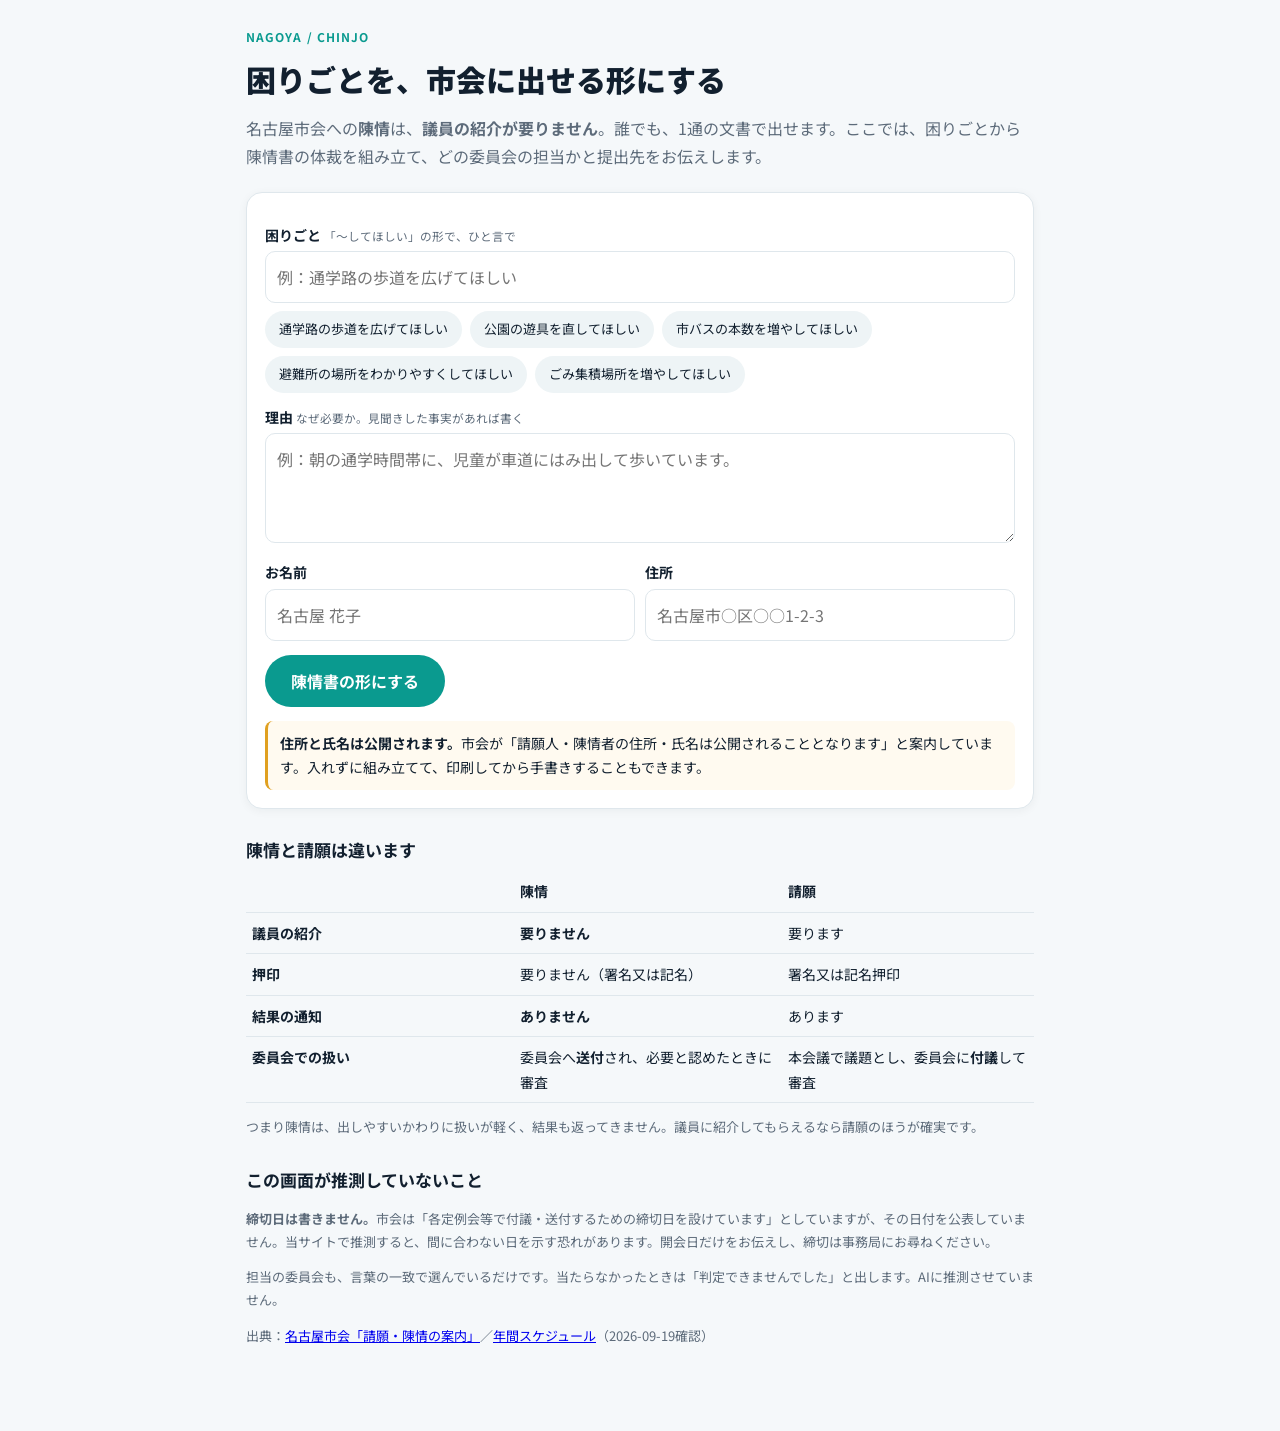
==== app/templates/index.html @ 1036c8a7 "kchinjo: 困りごと→陳情書→提出先と会期 名古屋市会への陳情は議員の紹介が要らないのに、様式も所管も分かりにくい。 困りごとを入れると、書式例どおりの陳情書と、所管の常任委員会・提出先・ 次の" ====
<!doctype html>
<meta charset="utf-8">
<meta name="viewport" content="width=device-width,initial-scale=1">
<title>陳情ナビ（名古屋市）— 困りごとを、出せる形にする</title>
<meta name="description" content="市に言いたいことを、名古屋市会に出せる陳情書の形にします。所管の委員会と提出先、次の定例会までわかります。">
<link rel="preconnect" href="https://fonts.googleapis.com">
<link href="https://fonts.googleapis.com/css2?family=Noto+Sans+JP:wght@400;700;900&display=swap" rel="stylesheet">
<style>
:root{--ink:#12202f;--teal:#0a9a8f;--line:#dfe7ec;--mut:#5d6b7a;--bg:#f5f8fa}
*{box-sizing:border-box;min-width:0}
body{margin:0;background:var(--bg);color:var(--ink);font-family:"Noto Sans JP",system-ui,sans-serif;line-height:1.75}
.wrap{max-width:820px;margin:0 auto;padding:26px 16px 70px;overflow-wrap:anywhere}
h1{font-size:clamp(21px,4.6vw,30px);margin:.2em 0 .1em;font-weight:900}
.kick{color:var(--teal);font-weight:700;letter-spacing:.09em;font-size:12px;margin:0}
.lead{color:var(--mut);margin:.5em 0 1.4em}
.card{background:#fff;border:1px solid var(--line);border-radius:16px;padding:18px;box-shadow:0 2px 10px rgba(18,32,47,.05);margin:0 0 16px}
label{display:block;font-weight:700;font-size:14px;margin:12px 0 4px}
label small{font-weight:400;color:var(--mut)}
input,textarea{width:100%;border:1px solid var(--line);border-radius:10px;padding:11px;font:inherit}
textarea{min-height:110px;resize:vertical}
button{font:inherit;font-weight:700;border:0;border-radius:999px;padding:12px 26px;background:var(--teal);color:#fff;cursor:pointer;margin-top:14px}
button.g{background:#eef4f6;color:var(--ink);font-weight:400;padding:7px 14px;font-size:13px;margin:0}
button:disabled{opacity:.5;cursor:default}
.row{display:flex;gap:8px;flex-wrap:wrap;margin:8px 0 0}
h2{font-size:17px;margin:26px 0 .4em}
.note{color:var(--mut);font-size:13px}
.doc{white-space:pre-wrap;font-family:"Noto Sans JP",serif;background:#fff;border:1px solid var(--line);border-radius:12px;padding:22px;line-height:2.1;font-size:15px}
.kv{display:grid;grid-template-columns:minmax(0,1fr) minmax(0,1fr);gap:10px;margin:10px 0 0}
@media(max-width:560px){.kv{grid-template-columns:1fr}}
.kv div{background:#f2fbfa;border-radius:10px;padding:10px 12px}
.kv b{display:block;font-size:19px}
.kv span{font-size:12px;color:var(--mut)}
.warn{border-left:3px solid #e0a020;background:#fffaf0;padding:10px 12px;border-radius:8px;font-size:14px;margin:12px 0 0}
table{width:100%;border-collapse:collapse;font-size:14px}
td,th{border-bottom:1px solid var(--line);padding:8px 6px;text-align:left;vertical-align:top}
th{white-space:nowrap;width:34%}
.err{color:#b4232a;font-size:14px}
@media print{.noprint{display:none}body{background:#fff}.doc{border:0;padding:0}}
</style>
<div class="wrap">
<p class="kick">NAGOYA / CHINJO</p>
<h1>困りごとを、市会に出せる形にする</h1>
<p class="lead">名古屋市会への<b>陳情</b>は、<b>議員の紹介が要りません</b>。誰でも、1通の文書で出せます。ここでは、困りごとから陳情書の体裁を組み立て、どの委員会の担当かと提出先をお伝えします。</p>

<div class="card noprint">
  <label>困りごと <small>「〜してほしい」の形で、ひと言で</small></label>
  <input id="topic" placeholder="例：通学路の歩道を広げてほしい">
  <div class="row" id="ex"></div>
  <label>理由 <small>なぜ必要か。見聞きした事実があれば書く</small></label>
  <textarea id="reason" placeholder="例：朝の通学時間帯に、児童が車道にはみ出して歩いています。"></textarea>
  <div class="kv">
    <div style="background:#fff;padding:0">
      <label style="margin-top:0">お名前</label><input id="name" placeholder="名古屋 花子">
    </div>
    <div style="background:#fff;padding:0">
      <label style="margin-top:0">住所</label><input id="address" placeholder="名古屋市○区○○1-2-3">
    </div>
  </div>
  <button id="go">陳情書の形にする</button>
  <p class="err" id="err"></p>
  <div class="warn"><b>住所と氏名は公開されます。</b>市会が「請願人・陳情者の住所・氏名は公開されることとなります」と案内しています。入れずに組み立てて、印刷してから手書きすることもできます。</div>
</div>

<div id="out" style="display:none">
  <h2>陳情書（このまま印刷して提出できます）</h2>
  <div class="doc" id="doc"></div>
  <div class="row noprint">
    <button class="g" onclick="window.print()">印刷する</button>
    <button class="g" id="copy">文面をコピー</button>
  </div>

  <h2>どこへ、いつ出すか</h2>
  <table>
    <tr><th>担当の委員会</th><td id="com">—</td></tr>
    <tr><th>提出先</th><td id="clerk">—</td></tr>
    <tr><th>次の定例会</th><td id="ses">—</td></tr>
    <tr><th>締切</th><td id="dl">—</td></tr>
  </table>
</div>

<h2>陳情と請願は違います</h2>
<table>
  <tr><th></th><th>陳情</th><th>請願</th></tr>
  <tr><th>議員の紹介</th><td><b>要りません</b></td><td>要ります</td></tr>
  <tr><th>押印</th><td>要りません（署名又は記名）</td><td>署名又は記名押印</td></tr>
  <tr><th>結果の通知</th><td><b>ありません</b></td><td>あります</td></tr>
  <tr><th>委員会での扱い</th><td>委員会へ<b>送付</b>され、必要と認めたときに審査</td><td>本会議で議題とし、委員会に<b>付議</b>して審査</td></tr>
</table>
<p class="note">つまり陳情は、出しやすいかわりに扱いが軽く、結果も返ってきません。議員に紹介してもらえるなら請願のほうが確実です。</p>

<h2>この画面が推測していないこと</h2>
<p class="note"><b>締切日は書きません。</b>市会は「各定例会等で付議・送付するための締切日を設けています」としていますが、その日付を公表していません。当サイトで推測すると、間に合わない日を示す恐れがあります。開会日だけをお伝えし、締切は事務局にお尋ねください。</p>
<p class="note">担当の委員会も、言葉の一致で選んでいるだけです。当たらなかったときは「判定できませんでした」と出します。AIに推測させていません。</p>
<p class="note">出典：<a href="https://www.city.nagoya.jp/shikai/bouchou/1031732.html" target="_blank" rel="noopener">名古屋市会「請願・陳情の案内」</a>／<a href="https://www.city.nagoya.jp/shikai/about/1030648/1030649.html" target="_blank" rel="noopener">年間スケジュール</a>（2026-09-19確認）</p>
</div>
<script>
const EX=["通学路の歩道を広げてほしい","公園の遊具を直してほしい","市バスの本数を増やしてほしい",
 "避難所の場所をわかりやすくしてほしい","ごみ集積場所を増やしてほしい"];
const $=s=>document.querySelector(s);
EX.forEach(t=>{const b=document.createElement('button');b.className='g';b.textContent=t;
 b.onclick=()=>{$('#topic').value=t;};$('#ex').appendChild(b);});
$('#go').onclick=async()=>{
  const body={topic:$('#topic').value,reason:$('#reason').value,
              name:$('#name').value,address:$('#address').value};
  if(!body.topic.trim()){$('#err').textContent='困りごとを書いてください';return;}
  $('#go').disabled=true;$('#err').textContent='';
  try{
    const r=await fetch('api/build',{method:'POST',headers:{'Content-Type':'application/json'},
      body:JSON.stringify(body)});
    const d=await r.json();
    if(!r.ok){$('#err').textContent=d.error||'失敗しました';return;}
    $('#doc').textContent=d.document.text;
    $('#com').innerHTML = d.committee
      ? `<b>${d.committee.name}</b><br><span class="note">${d.committee.what}<br>（「${d.committee.words.join('」「')}」から判定）</span>`
      : '<b>判定できませんでした</b><br><span class="note">言葉が委員会の所管と一致しませんでした。事務局にお尋ねください。</span>';
    $('#clerk').innerHTML=`${d.clerk.name}<br><a href="tel:${d.clerk.tel}">${d.clerk.tel}</a>`;
    $('#ses').innerHTML=d.session
      ? `${d.session.name}<br><span class="note">${d.session.open} 開会（あと${d.session.days_until}日）</span>`
      : '<span class="note">次の会期が一覧にありません</span>';
    $('#dl').innerHTML='<span class="note">公表されていません。'
      +`<a href="tel:${d.clerk.tel}">${d.clerk.tel}</a> でご確認ください。</span>`;
    $('#out').style.display='';
    $('#out').scrollIntoView({behavior:'smooth',block:'start'});
  }catch(e){$('#err').textContent='通信に失敗しました';}
  finally{$('#go').disabled=false;}
};
$('#copy').onclick=()=>navigator.clipboard.writeText($('#doc').textContent);
</script>
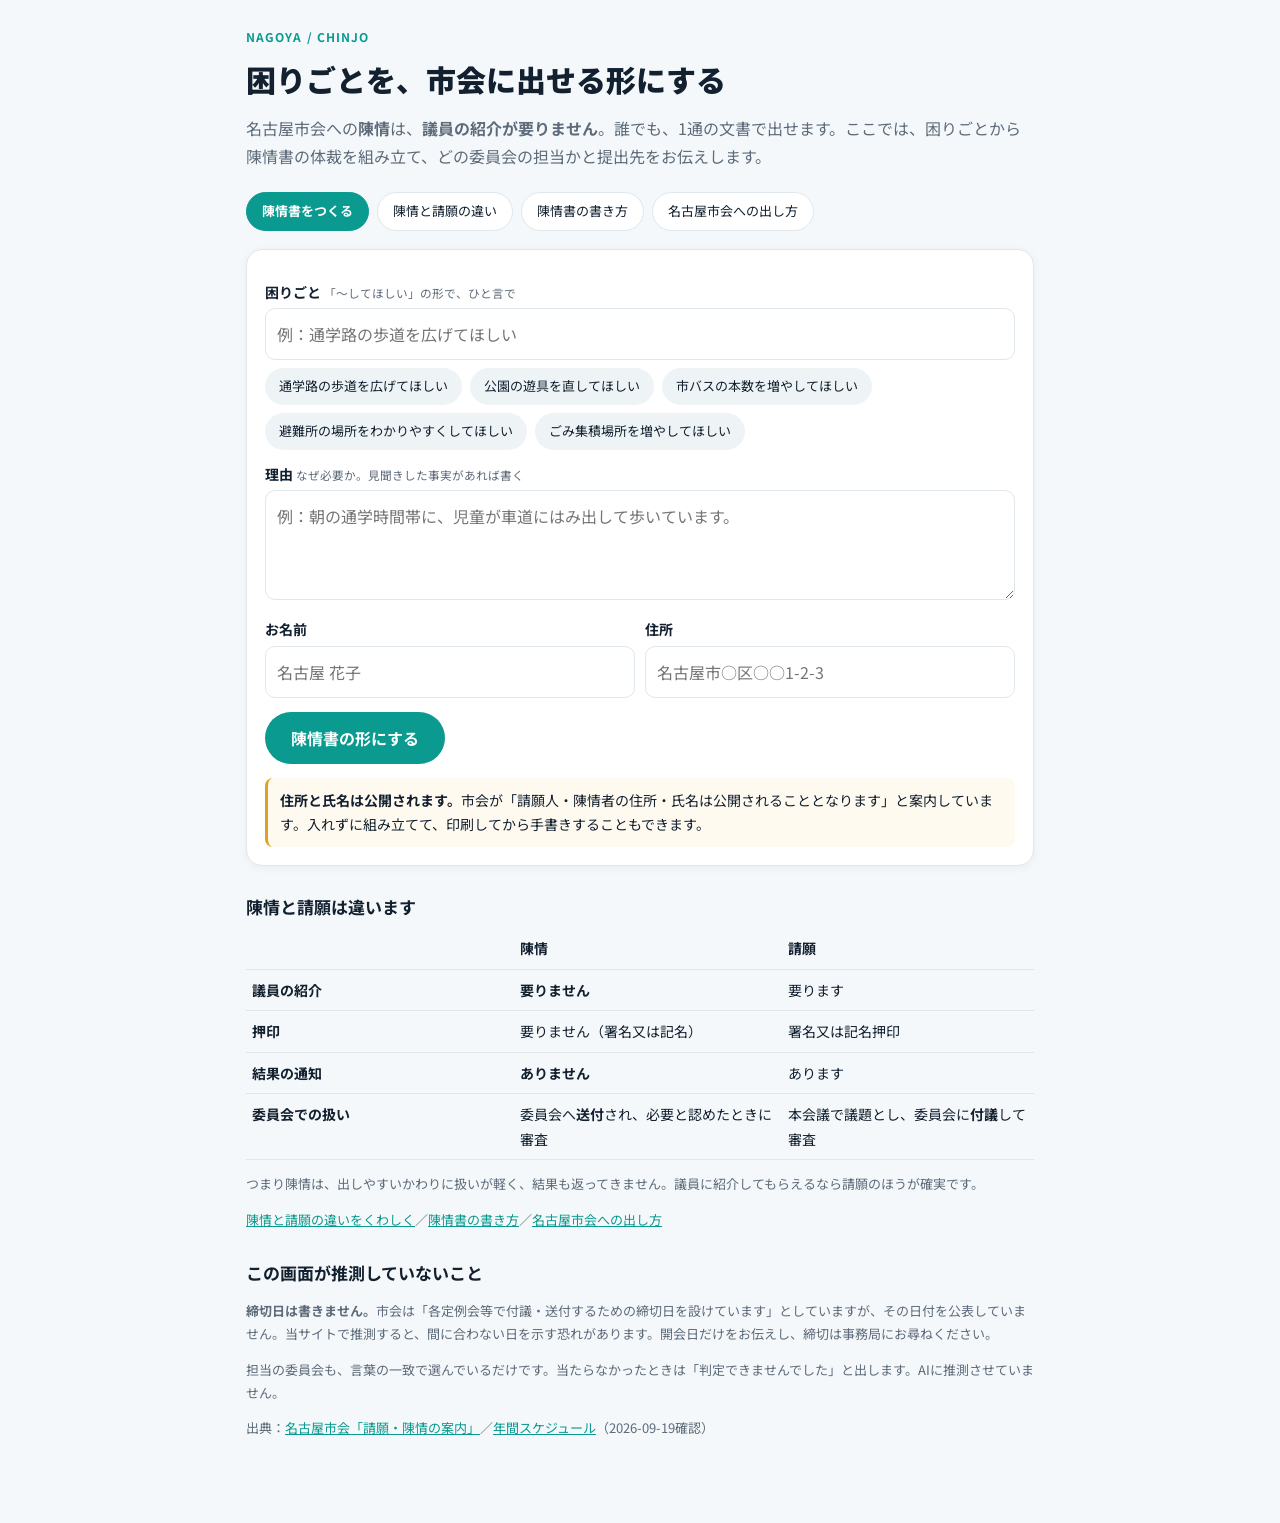
==== commit de7c901c: "検索の入口を語ごとに持たせる（陳情と請願の違い／書き方／名古屋市会） 入口1枚では Search Console で90日間 表示0 だった。同じ作りの kflood は 「区名＋ハザードマップ」で9" ====
--- a/app/templates/index.html
+++ b/app/templates/index.html
@@ -5,42 +5,18 @@
 <meta name="description" content="市に言いたいことを、名古屋市会に出せる陳情書の形にします。所管の委員会と提出先、次の定例会までわかります。">
 <link rel="preconnect" href="https://fonts.googleapis.com">
 <link href="https://fonts.googleapis.com/css2?family=Noto+Sans+JP:wght@400;700;900&display=swap" rel="stylesheet">
-<style>
-:root{--ink:#12202f;--teal:#0a9a8f;--line:#dfe7ec;--mut:#5d6b7a;--bg:#f5f8fa}
-*{box-sizing:border-box;min-width:0}
-body{margin:0;background:var(--bg);color:var(--ink);font-family:"Noto Sans JP",system-ui,sans-serif;line-height:1.75}
-.wrap{max-width:820px;margin:0 auto;padding:26px 16px 70px;overflow-wrap:anywhere}
-h1{font-size:clamp(21px,4.6vw,30px);margin:.2em 0 .1em;font-weight:900}
-.kick{color:var(--teal);font-weight:700;letter-spacing:.09em;font-size:12px;margin:0}
-.lead{color:var(--mut);margin:.5em 0 1.4em}
-.card{background:#fff;border:1px solid var(--line);border-radius:16px;padding:18px;box-shadow:0 2px 10px rgba(18,32,47,.05);margin:0 0 16px}
-label{display:block;font-weight:700;font-size:14px;margin:12px 0 4px}
-label small{font-weight:400;color:var(--mut)}
-input,textarea{width:100%;border:1px solid var(--line);border-radius:10px;padding:11px;font:inherit}
-textarea{min-height:110px;resize:vertical}
-button{font:inherit;font-weight:700;border:0;border-radius:999px;padding:12px 26px;background:var(--teal);color:#fff;cursor:pointer;margin-top:14px}
-button.g{background:#eef4f6;color:var(--ink);font-weight:400;padding:7px 14px;font-size:13px;margin:0}
-button:disabled{opacity:.5;cursor:default}
-.row{display:flex;gap:8px;flex-wrap:wrap;margin:8px 0 0}
-h2{font-size:17px;margin:26px 0 .4em}
-.note{color:var(--mut);font-size:13px}
-.doc{white-space:pre-wrap;font-family:"Noto Sans JP",serif;background:#fff;border:1px solid var(--line);border-radius:12px;padding:22px;line-height:2.1;font-size:15px}
-.kv{display:grid;grid-template-columns:minmax(0,1fr) minmax(0,1fr);gap:10px;margin:10px 0 0}
-@media(max-width:560px){.kv{grid-template-columns:1fr}}
-.kv div{background:#f2fbfa;border-radius:10px;padding:10px 12px}
-.kv b{display:block;font-size:19px}
-.kv span{font-size:12px;color:var(--mut)}
-.warn{border-left:3px solid #e0a020;background:#fffaf0;padding:10px 12px;border-radius:8px;font-size:14px;margin:12px 0 0}
-table{width:100%;border-collapse:collapse;font-size:14px}
-td,th{border-bottom:1px solid var(--line);padding:8px 6px;text-align:left;vertical-align:top}
-th{white-space:nowrap;width:34%}
-.err{color:#b4232a;font-size:14px}
-@media print{.noprint{display:none}body{background:#fff}.doc{border:0;padding:0}}
-</style>
+<link rel="stylesheet" href="style.css">
 <div class="wrap">
 <p class="kick">NAGOYA / CHINJO</p>
 <h1>困りごとを、市会に出せる形にする</h1>
 <p class="lead">名古屋市会への<b>陳情</b>は、<b>議員の紹介が要りません</b>。誰でも、1通の文書で出せます。ここでは、困りごとから陳情書の体裁を組み立て、どの委員会の担当かと提出先をお伝えします。</p>
+
+<div class="nav noprint">
+  <a href="./" aria-current="page">陳情書をつくる</a>
+  <a href="chinjo-seigan/">陳情と請願の違い</a>
+  <a href="kakikata/">陳情書の書き方</a>
+  <a href="nagoya/">名古屋市会への出し方</a>
+</div>
 
 <div class="card noprint">
   <label>困りごと <small>「〜してほしい」の形で、ひと言で</small></label>
@@ -87,6 +63,7 @@
   <tr><th>委員会での扱い</th><td>委員会へ<b>送付</b>され、必要と認めたときに審査</td><td>本会議で議題とし、委員会に<b>付議</b>して審査</td></tr>
 </table>
 <p class="note">つまり陳情は、出しやすいかわりに扱いが軽く、結果も返ってきません。議員に紹介してもらえるなら請願のほうが確実です。</p>
+<p class="note"><a href="chinjo-seigan/">陳情と請願の違いをくわしく</a>／<a href="kakikata/">陳情書の書き方</a>／<a href="nagoya/">名古屋市会への出し方</a></p>
 
 <h2>この画面が推測していないこと</h2>
 <p class="note"><b>締切日は書きません。</b>市会は「各定例会等で付議・送付するための締切日を設けています」としていますが、その日付を公表していません。当サイトで推測すると、間に合わない日を示す恐れがあります。開会日だけをお伝えし、締切は事務局にお尋ねください。</p>
--- a/app/templates/style.css
+++ b/app/templates/style.css
@@ -0,0 +1,60 @@
+:root{--ink:#12202f;--teal:#0a9a8f;--line:#dfe7ec;--mut:#5d6b7a;--bg:#f5f8fa}
+*{box-sizing:border-box;min-width:0}
+body{margin:0;background:var(--bg);color:var(--ink);font-family:"Noto Sans JP",system-ui,sans-serif;line-height:1.75}
+.wrap{max-width:820px;margin:0 auto;padding:26px 16px 70px;overflow-wrap:anywhere}
+h1{font-size:clamp(21px,4.6vw,30px);margin:.2em 0 .1em;font-weight:900}
+.kick{color:var(--teal);font-weight:700;letter-spacing:.09em;font-size:12px;margin:0}
+.lead{color:var(--mut);margin:.5em 0 1.4em}
+.card{background:#fff;border:1px solid var(--line);border-radius:16px;padding:18px;box-shadow:0 2px 10px rgba(18,32,47,.05);margin:0 0 16px}
+label{display:block;font-weight:700;font-size:14px;margin:12px 0 4px}
+label small{font-weight:400;color:var(--mut)}
+input,textarea{width:100%;border:1px solid var(--line);border-radius:10px;padding:11px;font:inherit}
+textarea{min-height:110px;resize:vertical}
+button{font:inherit;font-weight:700;border:0;border-radius:999px;padding:12px 26px;background:var(--teal);color:#fff;cursor:pointer;margin-top:14px}
+button.g{background:#eef4f6;color:var(--ink);font-weight:400;padding:7px 14px;font-size:13px;margin:0}
+button:disabled{opacity:.5;cursor:default}
+.row{display:flex;gap:8px;flex-wrap:wrap;margin:8px 0 0}
+h2{font-size:17px;margin:26px 0 .4em}
+.note{color:var(--mut);font-size:13px}
+.doc{white-space:pre-wrap;font-family:"Noto Sans JP",serif;background:#fff;border:1px solid var(--line);border-radius:12px;padding:22px;line-height:2.1;font-size:15px}
+.kv{display:grid;grid-template-columns:minmax(0,1fr) minmax(0,1fr);gap:10px;margin:10px 0 0}
+@media(max-width:560px){.kv{grid-template-columns:1fr}}
+.kv div{background:#f2fbfa;border-radius:10px;padding:10px 12px}
+.kv b{display:block;font-size:19px}
+.kv span{font-size:12px;color:var(--mut)}
+.warn{border-left:3px solid #e0a020;background:#fffaf0;padding:10px 12px;border-radius:8px;font-size:14px;margin:12px 0 0}
+table{width:100%;border-collapse:collapse;font-size:14px}
+td,th{border-bottom:1px solid var(--line);padding:8px 6px;text-align:left;vertical-align:top}
+th{white-space:nowrap;width:34%}
+.err{color:#b4232a;font-size:14px}
+@media print{.noprint{display:none}body{background:#fff}.doc{border:0;padding:0}}
+
+/* ここから下は、検索から直接来る解説ページ（陳情と請願の違い／書き方／名古屋市会）で使う部品。
+   入口の1枚だけでは検索に拾われなかったので、語ごとにページを持たせている。 */
+a{color:var(--teal)}
+.crumb{font-size:12px;color:var(--mut);margin:0 0 6px}
+.crumb a{color:var(--mut)}
+.nav{display:flex;gap:8px;flex-wrap:wrap;margin:0 0 18px}
+.nav a{display:inline-block;background:#fff;border:1px solid var(--line);border-radius:999px;
+       padding:7px 15px;font-size:13px;text-decoration:none;color:var(--ink)}
+.nav a[aria-current]{background:var(--teal);color:#fff;border-color:var(--teal);font-weight:700}
+.step{counter-reset:s;list-style:none;padding:0;margin:0}
+.step>li{position:relative;background:#fff;border:1px solid var(--line);border-radius:14px;
+         padding:16px 18px 16px 58px;margin:0 0 12px}
+.step>li::before{counter-increment:s;content:counter(s);position:absolute;left:16px;top:16px;
+  width:28px;height:28px;border-radius:50%;background:var(--teal);color:#fff;font-weight:900;
+  display:grid;place-items:center;font-size:14px}
+.step h3{margin:0 0 .3em;font-size:16px}
+.step p{margin:0;font-size:14px;color:var(--mut)}
+.cmp{display:grid;grid-template-columns:minmax(0,1fr) minmax(0,1fr);gap:12px;margin:12px 0 0}
+@media(max-width:560px){.cmp{grid-template-columns:1fr}}
+.cmp>div{background:#fff;border:1px solid var(--line);border-radius:14px;padding:16px}
+.cmp>div.on{border-color:var(--teal);box-shadow:0 2px 14px rgba(10,154,143,.12)}
+.cmp h3{margin:0 0 .2em;font-size:17px}
+.cmp .tag{display:inline-block;font-size:11px;font-weight:700;letter-spacing:.06em;
+  background:#e8f6f5;color:#07726a;border-radius:999px;padding:3px 10px;margin:0 0 8px}
+.cmp ul{margin:.4em 0 0;padding-left:1.2em;font-size:14px;color:var(--mut)}
+.scroll{overflow-x:auto;-webkit-overflow-scrolling:touch}
+.cta{display:inline-block;background:var(--teal);color:#fff;text-decoration:none;font-weight:700;
+     border-radius:999px;padding:12px 26px;margin:6px 0 0}
+.foot{margin:34px 0 0;padding:16px 0 0;border-top:1px solid var(--line);font-size:13px;color:var(--mut)}
